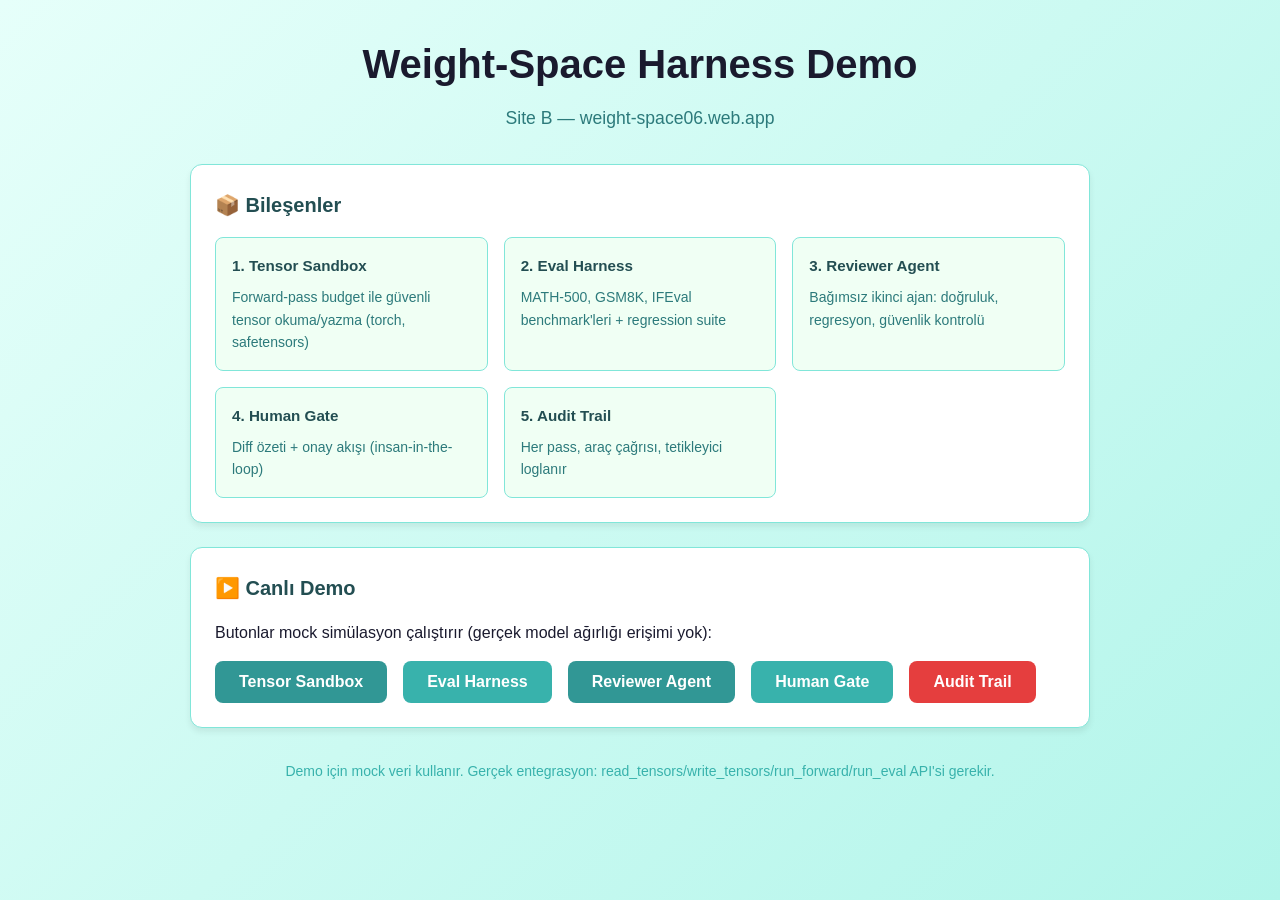
==== site-b/index.html @ fe5de4fa "add: site-a/ and site-b/ directories with index.html for clean hosting targets" ====
<!DOCTYPE html>
<html lang="tr">
<head>
    <meta charset="UTF-8">
    <meta name="viewport" content="width=device-width, initial-scale=1.0">
    <title>Weight-Space Harness Demo (Site B)</title>
    <style>
        * { box-sizing: border-box; margin: 0; padding: 0; }
        body { font-family: -apple-system, BlinkMacSystemFont, 'Segoe UI', Roboto, sans-serif; line-height: 1.6; color: #1a1a2e; background: linear-gradient(135deg, #e6fffa 0%, #b2f5ea 100%); min-height: 100vh; padding: 2rem; }
        .container { max-width: 900px; margin: 0 auto; }
        header { text-align: center; margin-bottom: 2rem; }
        h1 { font-size: 2.5rem; font-weight: 700; color: #1a1a2e; margin-bottom: 0.5rem; }
        .subtitle { color: #2c7a7b; font-size: 1.1rem; }
        .card { background: white; border-radius: 12px; padding: 1.5rem; margin-bottom: 1.5rem; box-shadow: 0 4px 6px rgba(0,0,0,0.07); border: 1px solid #81e6d9; }
        .card h2 { font-size: 1.25rem; font-weight: 600; color: #234e52; margin-bottom: 1rem; display: flex; align-items: center; gap: 0.5rem; }
        .btn { display: inline-block; padding: 0.75rem 1.5rem; background: #319795; color: white; border: none; border-radius: 8px; font-weight: 600; cursor: pointer; transition: all 0.2s; font-size: 1rem; }
        .btn:hover { background: #2c7a7b; transform: translateY(-1px); box-shadow: 0 4px 12px rgba(49,151,149,0.3); }
        .btn:disabled { background: #a0aec0; cursor: not-allowed; transform: none; }
        .btn.secondary { background: #38b2ac; }
        .btn.secondary:hover { background: #319795; }
        .btn.danger { background: #e53e3e; }
        .btn.danger:hover { background: #c53030; }
        .log { background: #1a202c; color: #e2e8f0; padding: 1rem; border-radius: 8px; font-family: 'Monaco', 'Menlo', monospace; font-size: 0.875rem; max-height: 300px; overflow-y: auto; white-space: pre-wrap; }
        .log-line { margin: 0.25rem 0; }
        .log-info { color: #63b3ed; }
        .log-success { color: #68d391; }
        .log-warning { color: #f6e05e; }
        .log-error { color: #fc8181; }
        .status-badge { display: inline-block; padding: 0.25rem 0.75rem; border-radius: 9999px; font-size: 0.75rem; font-weight: 600; }
        .status-pending { background: #fefcbf; color: #b7791f; }
        .status-approved { background: #c6f6d5; color: #276749; }
        .status-rejected { background: #fed7d7; color: #c53030; }
        .module-grid { display: grid; grid-template-columns: repeat(auto-fit, minmax(250px, 1fr)); gap: 1rem; margin-top: 1rem; }
        .module-card { background: #f0fff4; border: 1px solid #81e6d9; border-radius: 8px; padding: 1rem; }
        .module-card h3 { font-size: 0.95rem; color: #234e52; margin-bottom: 0.5rem; }
        .module-card p { font-size: 0.875rem; color: #2c7a7b; }
        footer { text-align: center; margin-top: 2rem; color: #38b2ac; font-size: 0.875rem; }
    </style>
</head>
<body>
    <div class="container">
        <header>
            <h1>Weight-Space Harness Demo</h1>
            <p class="subtitle">Site B — weight-space06.web.app</p>
        </header>

        <div class="card">
            <h2>📦 Bileşenler</h2>
            <div class="module-grid">
                <div class="module-card">
                    <h3>1. Tensor Sandbox</h3>
                    <p>Forward-pass budget ile güvenli tensor okuma/yazma (torch, safetensors)</p>
                </div>
                <div class="module-card">
                    <h3>2. Eval Harness</h3>
                    <p>MATH-500, GSM8K, IFEval benchmark'leri + regression suite</p>
                </div>
                <div class="module-card">
                    <h3>3. Reviewer Agent</h3>
                    <p>Bağımsız ikinci ajan: doğruluk, regresyon, güvenlik kontrolü</p>
                </div>
                <div class="module-card">
                    <h3>4. Human Gate</h3>
                    <p>Diff özeti + onay akışı (insan-in-the-loop)</p>
                </div>
                <div class="module-card">
                    <h3>5. Audit Trail</h3>
                    <p>Her pass, araç çağrısı, tetikleyici loglanır</p>
                </div>
            </div>
        </div>

        <div class="card">
            <h2>▶️ Canlı Demo</h2>
            <p>Butonlar mock simülasyon çalıştırır (gerçek model ağırlığı erişimi yok):</p>
            <div style="display: flex; gap: 1rem; flex-wrap: wrap; margin-top: 1rem;">
                <button class="btn" onclick="runDemo('sandbox')">Tensor Sandbox</button>
                <button class="btn secondary" onclick="runDemo('eval')">Eval Harness</button>
                <button class="btn" onclick="runDemo('reviewer')">Reviewer Agent</button>
                <button class="btn secondary" onclick="runDemo('gate')">Human Gate</button>
                <button class="btn danger" onclick="runDemo('audit')">Audit Trail</button>
            </div>
            <div id="log" class="log" style="margin-top: 1rem; display: none;"></div>
        </div>

        <footer>
            Demo için mock veri kullanır. Gerçek entegrasyon: read_tensors/write_tensors/run_forward/run_eval API'si gerekir.
        </footer>
    </div>

    <script>
        async function runDemo(module) {
            const logEl = document.getElementById('log');
            logEl.style.display = 'block';
            logEl.textContent = '';
            const steps = {
                sandbox: ['Initializing tensor sandbox...', 'Loading model weights (mock)...', 'Forward pass #1/5 ✓', 'Forward pass #2/5 ✓', 'Forward pass #3/5 ✓', 'Forward pass #4/5 ✓', 'Forward pass #5/5 ✓', 'Budget check: 5/5 passes used ✓', 'Tensor sandbox simulation complete.'],
                eval: ['Loading MATH-500 subset...', 'Running GSM8K...', 'Running IFEval...', 'Regression suite: 0 failures', 'Eval harness simulation complete.'],
                reviewer: ['Reviewer agent initialized...', 'Checking accuracy delta...', 'Checking regression...', 'Checking safety constraints...', 'Reviewer verdict: APPROVED ✓', 'Reviewer simulation complete.'],
                gate: ['Generating diff summary...', 'Changed tensors: 3 layers', 'Accuracy delta: +0.2%', 'Regression: none', 'Awaiting human approval...', 'Human gate simulation complete.'],
                audit: ['Fetching audit trail...', 'Pass 1: sandbox - 5 forwards', 'Pass 2: eval - 3 suites', 'Pass 3: reviewer - approved', 'Pass 4: gate - approved', 'Audit trail simulation complete.']
            };
            for (const line of steps[module]) {
                await new Promise(r => setTimeout(r, 400));
                logEl.textContent += line + '\n';
                logEl.scrollTop = logEl.scrollHeight;
            }
        }
    </script>
</body>
</html>
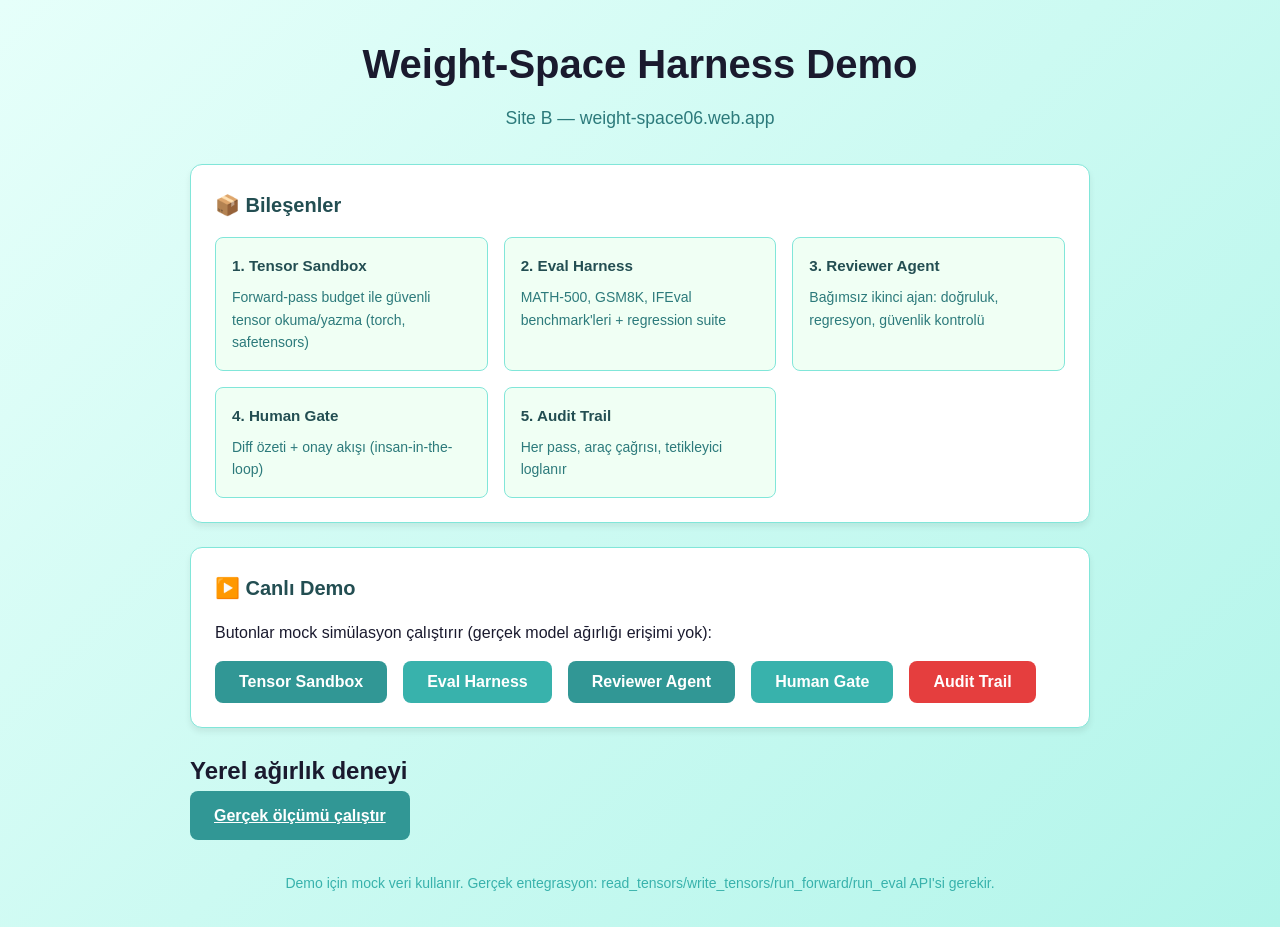
==== commit 9e930ef6: "Run a local weight evaluation with explicit acceptance and rollback" ====
--- a/site-b/index.html
+++ b/site-b/index.html
@@ -83,6 +83,7 @@
             <div id="log" class="log" style="margin-top: 1rem; display: none;"></div>
         </div>
 
+        <section><h2>Yerel ağırlık deneyi</h2><a class="btn" href="./lab.html">Gerçek ölçümü çalıştır</a></section>
         <footer>
             Demo için mock veri kullanır. Gerçek entegrasyon: read_tensors/write_tensors/run_forward/run_eval API'si gerekir.
         </footer>
